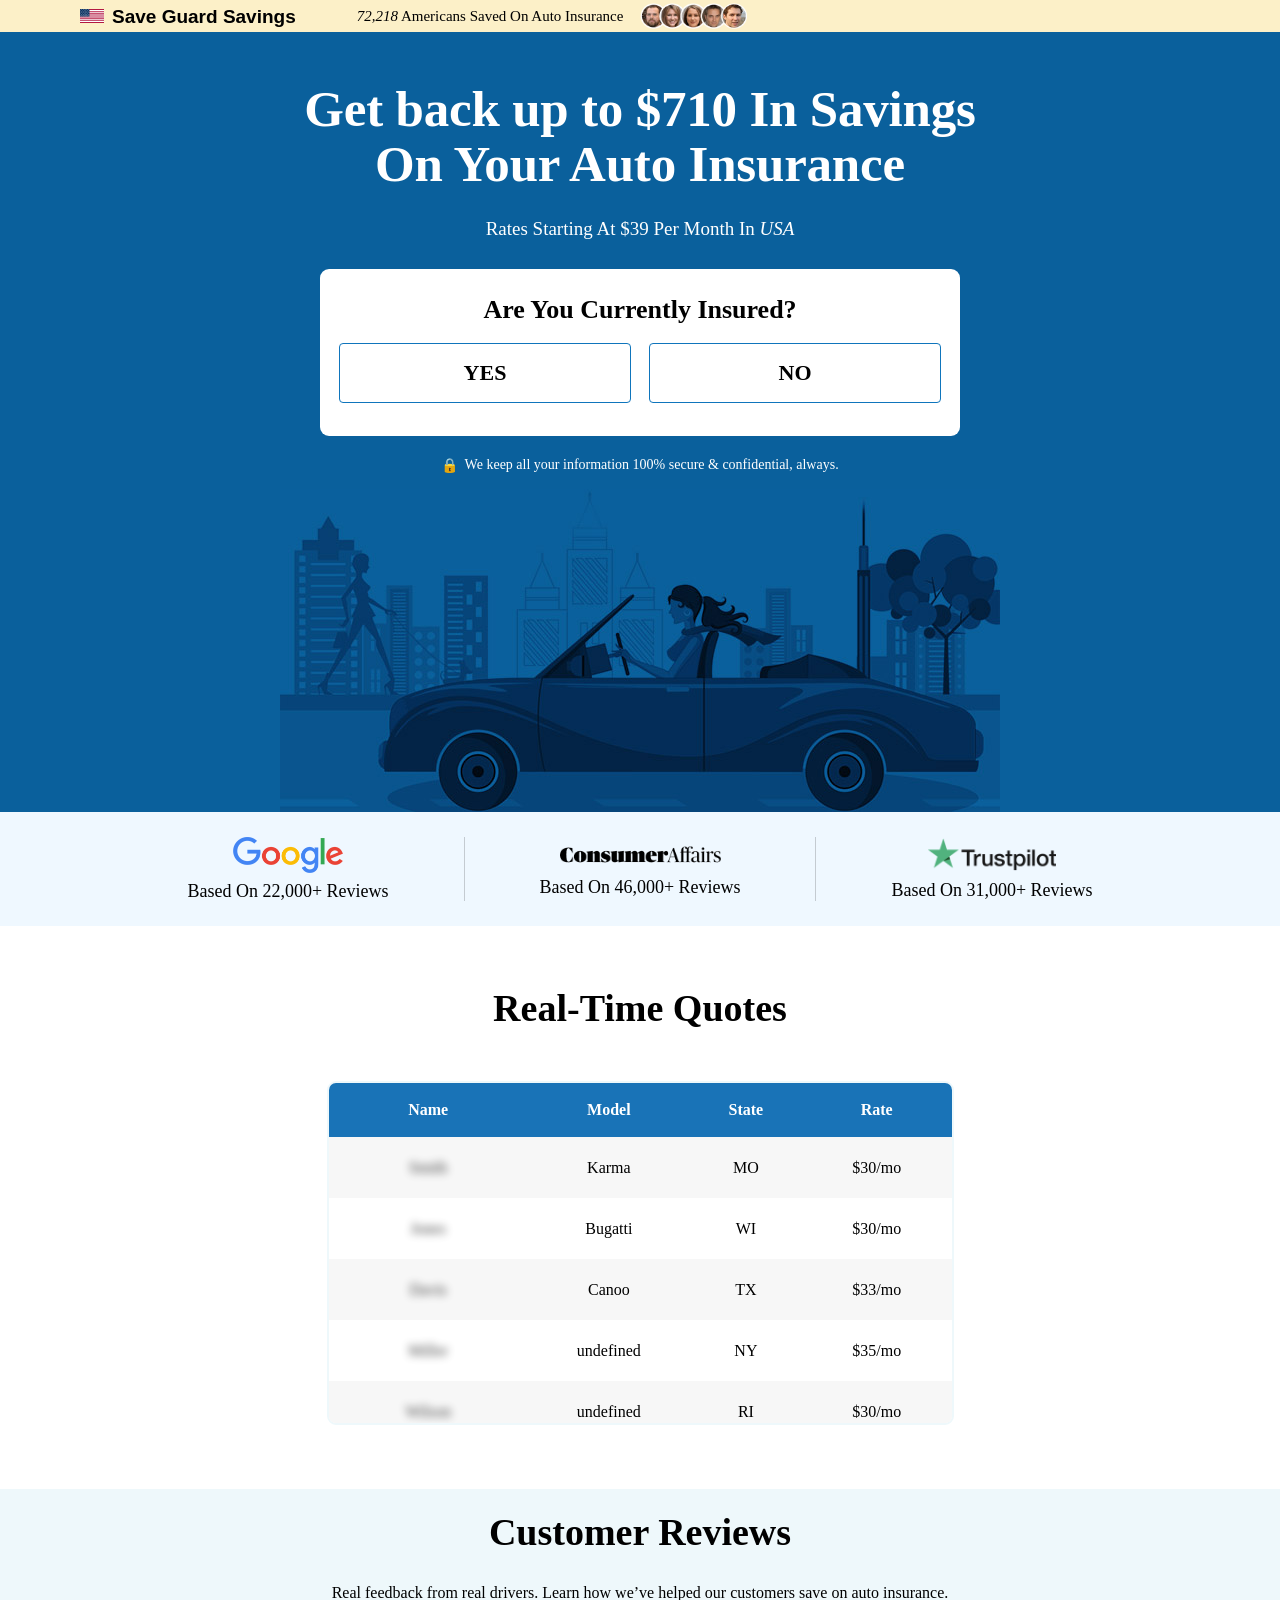
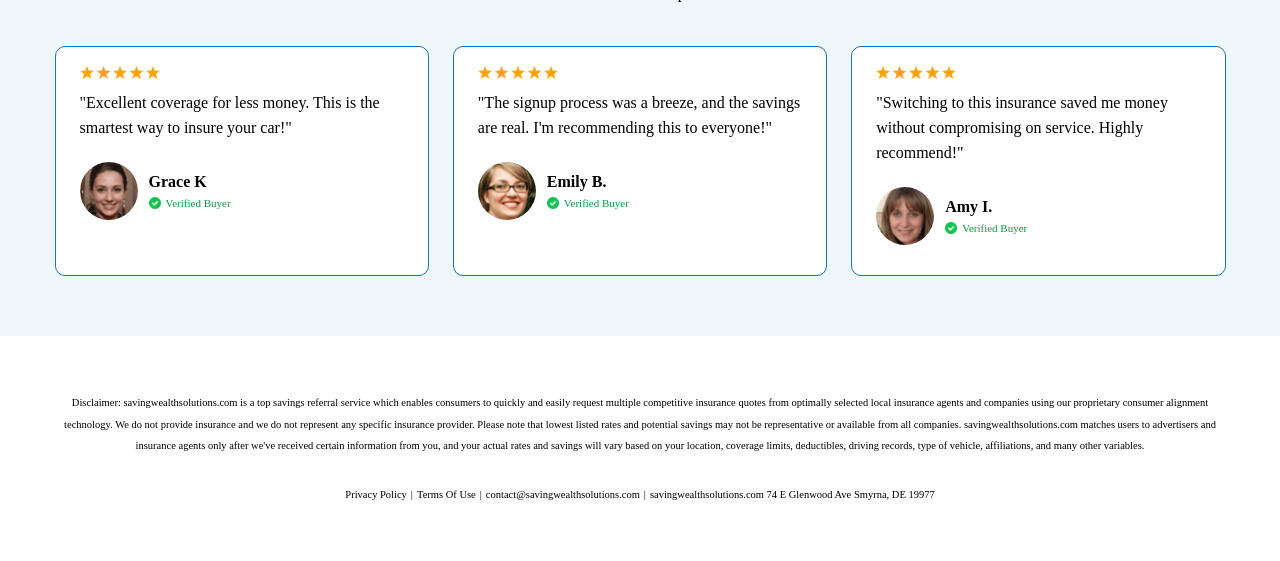
==== index.html @ b7bac9a3 "Clone auto quote landing page with configurable Meta lead tracking" ====
<!DOCTYPE html>
<html lang="en">

<head>
    <meta charset="UTF-8" />
    <meta name="viewport" content="width=device-width, initial-scale=1.0" />
    <title>Auto Insurance</title>
    <meta name="description" content="Auto insurance savings landing page." />
    <link rel="stylesheet" href="style.css">

 
</head>

<body>
    <header class="top-strip">
        <div class="top-strip-inner">
            <div class="brand-wrap">
                <img src="assets/us.svg" alt="US flag" class="tiny-flag" />
                <span class="brand-name">Save Guard Savings</span>
            </div>

            <div class="savings-wrap">
                <span class="savings-text"><em>72,218</em> Americans Saved On Auto Insurance</span>
                <img src="assets/review-faces.png"
                    alt="Customer faces" class="faces" />
            </div>
        </div>
    </header>

    <main>
        <section class="hero-section">
            <div class="hero-content">
                <h1>Get back up to $710 In Savings<br />On Your Auto Insurance</h1>
                <p class="subheading">Rates Starting At $39 Per Month In <em>USA</em></p>

                <div class="question-card">
                    <h2>Are You Currently Insured?</h2>

                    <div class="button-row">
                        <button type="button" class="choice-btn" data-lead-choice>
                            YES
                        </button>

                        <button type="button" class="choice-btn" data-lead-choice>
                            NO
                        </button>
                    </div>
                </div>

                <p class="secure-note">
                    <span class="lock-icon" aria-hidden="true">🔒</span>
                    We keep all your information 100% secure &amp; confidential, always.
                </p>
            </div>
        </section>

        <section class="review-strip">
            <div class="review-strip-inner">
                <div class="review-logo-card review-google">
                    <img src="assets/rate_icon1.png"
                        alt="Google" />
                    <p>Based On 22,000+ Reviews</p>
                </div>

                <div class="review-logo-card bordered review-consumer">
                    <img src="assets/rate_icon2.png"
                        alt="ConsumerAffairs" />
                    <p>Based On 46,000+ Reviews</p>
                </div>

                <div class="review-logo-card review-trustpilot">
                    <img src="assets/rate_icon3.png"
                        alt="Trustpilot" />
                    <p>Based On 31,000+ Reviews</p>
                </div>
            </div>
        </section>

        <section class="quotes-section">
            <div class="quotes-container">
                <h2 class="quotes-title">Real-Time Quotes</h2>

                <div class="quotes-table-wrap">
                    <table class="quotes-table">
                        <thead>
                            <tr>
                                <th>Name</th>
                                <th>Model</th>
                                <th>State</th>
                                <th>Rate</th>
                            </tr>
                        </thead>
                        <tbody>
                            <tr>
                                <td><span class="blur-name">Smith</span></td>
                                <td>Karma</td>
                                <td>MO</td>
                                <td>$30/mo</td>
                            </tr>
                            <tr>
                                <td><span class="blur-name">Jones</span></td>
                                <td>Bugatti</td>
                                <td>WI</td>
                                <td>$30/mo</td>
                            </tr>
                            <tr>
                                <td><span class="blur-name">Davis</span></td>
                                <td>Canoo</td>
                                <td>TX</td>
                                <td>$33/mo</td>
                            </tr>
                            <tr>
                                <td><span class="blur-name">Miller</span></td>
                                <td>undefined</td>
                                <td>NY</td>
                                <td>$35/mo</td>
                            </tr>
                            <tr>
                                <td><span class="blur-name">Wilson</span></td>
                                <td>undefined</td>
                                <td>RI</td>
                                <td>$30/mo</td>
                            </tr>
                            <tr>
                                <td><span class="blur-name">Anderson</span></td>
                                <td>undefined</td>
                                <td>MT</td>
                                <td>$32/mo</td>
                            </tr>
                            <tr>
                                <td><span class="blur-name">Thomas</span></td>
                                <td>Honda</td>
                                <td>CA</td>
                                <td>$28/mo</td>
                            </tr>
                            <tr>
                                <td><span class="blur-name">Jackson</span></td>
                                <td>Ford</td>
                                <td>TX</td>
                                <td>$31/mo</td>
                            </tr>
                        </tbody>
                    </table>
                </div>
            </div>
        </section>

        <section class="customer-reviews-section">
            <div class="customer-reviews-container">
                <h2 class="customer-reviews-title">Customer Reviews</h2>
                <p class="customer-reviews-subtitle">
                    Real feedback from real drivers. Learn how we’ve helped our customers save on auto insurance.
                </p>

                <div class="testimonial-grid">
                    <article class="testimonial-card">
                        <img class="review-stars"
                            src="assets/star.png"
                            alt="5 stars" />
                        <p class="review-copy">"Excellent coverage for less money. This is the smartest way to insure
                            your car!"</p>
                        <div class="reviewer-row">
                            <img class="reviewer-avatar"
                                src="assets/t-img1.jpg"
                                alt="Grace K" />
                            <div class="reviewer-info">
                                <h3>Grace K</h3>
                                <div class="verified-row">
                                    <img src="assets/t-chk.png"
                                        alt="" />
                                    <span>Verified Buyer</span>
                                </div>
                            </div>
                        </div>
                    </article>

                    <article class="testimonial-card">
                        <img class="review-stars"
                            src="assets/star.png"
                            alt="5 stars" />
                        <p class="review-copy">"The signup process was a breeze, and the savings are real. I'm
                            recommending this to everyone!"</p>
                        <div class="reviewer-row">
                            <img class="reviewer-avatar"
                                src="assets/t-img2.jpg"
                                alt="Emily B." />
                            <div class="reviewer-info">
                                <h3>Emily B.</h3>
                                <div class="verified-row">
                                    <img src="assets/t-chk.png"
                                        alt="" />
                                    <span>Verified Buyer</span>
                                </div>
                            </div>
                        </div>
                    </article>

                    <article class="testimonial-card">
                        <img class="review-stars"
                            src="assets/star.png"
                            alt="5 stars" />
                        <p class="review-copy">"Switching to this insurance saved me money without compromising on
                            service. Highly recommend!"</p>
                        <div class="reviewer-row">
                            <img class="reviewer-avatar"
                                src="assets/t-img3.jpg"
                                alt="Amy I." />
                            <div class="reviewer-info">
                                <h3>Amy I.</h3>
                                <div class="verified-row">
                                    <img src="assets/t-chk.png"
                                        alt="" />
                                    <span>Verified Buyer</span>
                                </div>
                            </div>
                        </div>
                    </article>
                </div>
            </div>
        </section>
    </main>

    <footer class="site-footer">
        <div class="footer-container">
            <p class="disclaimer">
                Disclaimer: savingwealthsolutions.com is a top savings referral service which enables consumers to
                quickly and easily request multiple competitive insurance quotes from optimally selected local insurance
                agents and companies using our proprietary consumer alignment technology. We do not provide insurance
                and we do not represent any specific insurance provider. Please note that lowest listed rates and
                potential savings may not be representative or available from all companies. savingwealthsolutions.com
                matches users to advertisers and insurance agents only after we've received certain information from
                you, and your actual rates and savings will vary based on your location, coverage limits, deductibles,
                driving records, type of vehicle, affiliations, and many other variables.
            </p>

            <div class="footer-links">
                <a href="#">Privacy Policy</a><span>|</span>
                <a href="#">Terms Of Use</a><span>|</span>
                <a href="mailto:contact@savingwealthsolutions.com">contact@savingwealthsolutions.com</a><span>|</span>
                <span>savingwealthsolutions.com 74 E Glenwood Ave Smyrna, DE 19977</span>
            </div>
        </div>
    </footer>

    <script src="config.js"></script>
    <script src="main.js"></script>
</body>

</html>
---- style.css ----
:root {
    --top-strip: #fcf0c8;
    --hero-blue: #0a609c;
    --logo-strip: #eff8ff;
    --review-bg: #eef8fb;
    --table-blue: #1973b7;
    --table-alt: #f7f7f7;
    --text: #000;
}

* {
    box-sizing: border-box;
}

html,
body {
    margin: 0;
    padding: 0;
}

body {
    color: var(--text);
    background: #fff;
    font-family: Georgia, "Times New Roman", serif;
    -webkit-font-smoothing: antialiased;
    text-rendering: optimizeLegibility;
}

img {
    display: block;
    max-width: 100%;
}

a {
    color: inherit;
    text-decoration: none;
}


.top-strip {
    height: 32px;
    background: var(--top-strip);
    overflow: hidden;
}

.top-strip-inner {
    width: 1120px;
    max-width: calc(100% - 26px);
    height: 32px;
    margin: 0 auto;
    display: flex;
    align-items: center;
    justify-content: flex-start;
    gap: 61px;
}

.brand-wrap,
.savings-wrap {
    display: flex;
    align-items: center;
}

.brand-wrap {
    gap: 8px;
}

.savings-wrap {
    gap: 11px;
}

.tiny-flag {
    width: 24px;
    height: 14px;
    object-fit: cover;
}

.brand-name {
    font-family: Arial, Helvetica, sans-serif;
    font-size: 19px;
    line-height: 1;
    font-weight: 700;
    white-space: nowrap;
}

.savings-text {
    font-size: 15px;
    line-height: 1;
    white-space: nowrap;
}

.savings-text em {
    font-style: italic;
}

.faces {
    width: 119px;
    height: 26px;
    object-fit: contain;
}

/* HERO */
.hero-section {
    position: relative;
    height: 780px;
    overflow: hidden;
    background-color: var(--hero-blue);
    background-image: url("assets/banner-img.jpg");
    background-repeat: no-repeat;
    background-position: center 457px;
    background-size: 720px auto;
}

.hero-content {
    position: relative;
    z-index: 2;
    width: 1056px;
    max-width: calc(100% - 26px);
    margin: 0 auto;
    padding-top: 50px;
    text-align: center;
}

.hero-content h1 {
    max-width: 800px;
    margin: 0 auto;
    color: #fff;
    font-size: 51px;
    line-height: 1.08;
    font-weight: 700;
    letter-spacing: -0.2px;
}

.subheading {
    margin: 25px 0 29px;
    color: #fff;
    font-size: 19px;
    line-height: 23px;
    font-weight: 400;
}

.question-card {
    width: 640px;
    height: 167px;
    max-width: calc(100% - 22px);
    margin: 0 auto;
    padding: 27px 19px 30px;
    background: #fff;
    border-radius: 9px;
}

.question-card h2 {
    margin: 0 0 19px;
    font-size: 26px;
    line-height: 28px;
    font-weight: 700;
}

.button-row {
    display: grid;
    grid-template-columns: repeat(2, minmax(0, 1fr));
    gap: 18px;
}

.choice-btn {
    width: 100%;
    height: 60px;

    display: flex;
    align-items: center;
    justify-content: center;

    background: #fff;
    border: 1px solid #0f75bc;
    border-radius: 4px;

    color: #000;

    font-family: Georgia, "Times New Roman", serif;
    font-size: 22px;
    line-height: 1;
    font-weight: 700;

    cursor: pointer;

    transition:
        background-color 0.2s ease,
        border-color 0.2s ease,
        color 0.2s ease;
}

.choice-btn:hover {
    background: #f4f9fd;
}

.choice-btn:focus-visible {
    background: #f4f9fd;
}

.choice-btn.is-selected {
    background: #35c63d;
    border-color: #35c63d;
    color: #fff;
}

.choice-btn.is-selected:hover {
    background: #35c63d;
    border-color: #35c63d;
    color: #fff;
}

.secure-note {
    margin: 20px 0 0;
    color: #fff;
    font-size: 14px;
    line-height: 17px;
    font-weight: 400;
}

.lock-icon {
    display: inline-block;
    margin-right: 3px;
    font-family: Arial, Helvetica, sans-serif;
    font-size: 14px;
    vertical-align: -1px;
}

/* REVIEW LOGO STRIP */
.review-strip {
    height: 114px;
    background: var(--logo-strip);
}

.review-strip-inner {
    width: 1056px;
    max-width: calc(100% - 20px);
    height: 114px;
    margin: 0 auto;
    display: grid;
    grid-template-columns: repeat(3, 1fr);
    align-items: center;
}

.review-logo-card {
    position: relative;
    height: 80px;
    display: flex;
    flex-direction: column;
    align-items: center;
    justify-content: center;
    text-align: center;
}

.review-logo-card.bordered::before,
.review-logo-card.bordered::after {
    content: "";
    position: absolute;
    top: 8px;
    width: 1px;
    height: 64px;
    background: rgba(0, 0, 0, 0.18);
}

.review-logo-card.bordered::before {
    left: 0;
}

.review-logo-card.bordered::after {
    right: 0;
}

.review-logo-card img {
    width: auto;
    object-fit: contain;
    margin: 0 auto 8px;
}

.review-google img {
    width: 110px;
    max-height: 36px;
}

.review-consumer img {
    width: 206px;
    max-height: 28px;
}

.review-trustpilot img {
    width: 135px;
    max-height: 34px;
}

.review-logo-card p {
    margin: 0;
    font-size: 18px;
    line-height: 21px;
    white-space: nowrap;
}

/* REAL-TIME QUOTES */
.quotes-section {
    background: #fff;
    padding: 61px 0 64px;
}

.quotes-container {
    width: 627px;
    max-width: calc(100% - 26px);
    margin: 0 auto;
}

.quotes-title {
    margin: 0 0 51px;
    text-align: center;
    font-size: 38px;
    line-height: 43px;
    font-weight: 700;
}

.quotes-table-wrap {
    width: 100%;
    max-height: 344px;
    overflow-y: auto;
    overflow-x: hidden;
    border: 2px solid var(--review-bg);
    border-radius: 9px;
    background: #fff;
    scrollbar-width: thin;
    scrollbar-color: #9aa8b3 #eef3f6;
}

.quotes-table-wrap::-webkit-scrollbar {
    width: 7px;
}

.quotes-table-wrap::-webkit-scrollbar-track {
    background: #eef3f6;
}

.quotes-table-wrap::-webkit-scrollbar-thumb {
    background: #9aa8b3;
    border-radius: 10px;
}

.quotes-table {
    width: 100%;
    table-layout: fixed;
    border-collapse: collapse;
}

.quotes-table thead {
    position: sticky;
    top: 0;
    z-index: 3;
    background: var(--table-blue);
    color: #fff;
}

.quotes-table th {
    height: 54px;
    padding: 0 8px;
    text-align: center;
    font-size: 16px;
    line-height: 1;
    font-weight: 700;
}

.quotes-table td {
    height: 61px;
    padding: 0 8px;
    text-align: center;
    font-size: 16px;
    line-height: 1;
}

.quotes-table tbody tr:nth-child(odd) {
    background: var(--table-alt);
}

.quotes-table tbody tr:nth-child(even) {
    background: #fff;
}

.quotes-table th:nth-child(1),
.quotes-table td:nth-child(1) {
    width: 32%;
}

.quotes-table th:nth-child(2),
.quotes-table td:nth-child(2) {
    width: 26%;
}

.quotes-table th:nth-child(3),
.quotes-table td:nth-child(3) {
    width: 18%;
}

.quotes-table th:nth-child(4),
.quotes-table td:nth-child(4) {
    width: 24%;
}

.blur-name {
    display: inline-block;
    min-width: 62px;
    opacity: 0.76;
    filter: blur(4px);
    user-select: none;
}

.customer-reviews-section {
    background: var(--review-bg);
    padding: 22px 0 60px;
}

.customer-reviews-container {
    width: 1171px;
    max-width: calc(100% - 38px);
    margin: 0 auto;
}

.customer-reviews-title {
    margin: 0;
    text-align: center;
    font-size: 38px;
    line-height: 43px;
    font-weight: 700;
}

.customer-reviews-subtitle {
    margin: 27px auto 42px;
    text-align: center;
    font-size: 16px;
    line-height: 23px;
}

.testimonial-grid {
    display: grid;
    grid-template-columns: repeat(3, minmax(0, 1fr));
    gap: 24px;
}

.testimonial-card {
    height: 230px;
    padding: 19px 24px 22px;
    background: #fff;
    border: 1px solid var(--table-blue);
    border-radius: 10px;
}

.review-stars {
    width: 80px;
    height: auto;
}

.review-copy {
    margin: 11px 0 22px;
    font-size: 16px;
    line-height: 25px;
}

.reviewer-row {
    display: flex;
    align-items: center;
    gap: 11px;
}

.reviewer-avatar {
    width: 58px;
    height: 58px;
    flex: 0 0 58px;
    border-radius: 50%;
    object-fit: cover;
}

.reviewer-info h3 {
    margin: 0 0 6px;
    font-size: 16px;
    line-height: 18px;
}

.verified-row {
    display: flex;
    align-items: center;
    gap: 5px;
    color: #049c42;
    font-size: 11px;
    line-height: 13px;
}

.verified-row img {
    width: 12px;
    height: 12px;
}

/* FOOTER */
.site-footer {
    background: #fff;
    padding: 56px 0 58px;
}

.footer-container {
    width: 1171px;
    max-width: calc(100% - 38px);
    margin: 0 auto;
    text-align: center;
}

.disclaimer {
    margin: 0;
    font-size: 10.5px;
    line-height: 21.5px;
}

.footer-links {
    margin-top: 30px;
    display: flex;
    align-items: center;
    justify-content: center;
    flex-wrap: wrap;
    gap: 4px;
    font-size: 10.5px;
    line-height: 16px;
}

.footer-links a:hover {
    text-decoration: underline;
}

@media (max-width: 1000px) {
    .top-strip {
        height: 40px;
    }

    .top-strip-inner {
        width: calc(100% - 22px);
        max-width: none;
        height: 40px;
        gap: 18px;
        justify-content: space-between;
    }

    .tiny-flag {
        width: 21px;
        height: 13px;
    }

    .brand-name {
        font-size: 18px;
    }

    .savings-text {
        font-size: 12px;
    }

    .faces {
        width: 82px;
        height: 24px;
    }

    .hero-section {
        height: 650px;
        background-position: center bottom;
        background-size: 600px auto;
    }

    .hero-content {
        padding-top: 42px;
    }

    .hero-content h1 {
        font-size: 40px;
        line-height: 44px;
    }

    .subheading {
        margin: 24px 0 26px;
        font-size: 17px;
        line-height: 22px;
    }

    .question-card {
        width: 600px;
        height: 160px;
        padding: 23px 19px 26px;
    }

    .question-card h2 {
        margin-bottom: 18px;
        font-size: 22px;
        line-height: 28px;
    }

    .choice-btn {
        height: 60px;
        font-size: 19px;
    }

    .secure-note {
        margin-top: 22px;
        font-size: 12px;
        line-height: 16px;
    }

    .review-strip {
        height: 112px;
    }

    .review-strip-inner {
        height: 112px;
        width: 900px;
    }

    .review-logo-card {
        height: 84px;
    }

    .review-logo-card.bordered::before,
    .review-logo-card.bordered::after {
        top: 8px;
        height: 68px;
    }

    .review-google img {
        width: 108px;
    }

    .review-consumer img {
        width: 190px;
    }

    .review-trustpilot img {
        width: 132px;
    }

    .review-logo-card p {
        font-size: 16px;
        line-height: 20px;
    }

    .quotes-section {
        padding: 58px 0 62px;
    }

    .quotes-container {
        width: 680px;
    }

    .quotes-title {
        margin-bottom: 48px;
        font-size: 40px;
        line-height: 44px;
    }

    .quotes-table th {
        font-size: 16px;
    }

    .quotes-table td {
        font-size: 15px;
    }

    .quotes-table-wrap {
        max-height: 355px;
    }

    .customer-reviews-section {
        padding: 42px 0 50px;
    }

    .customer-reviews-container {
        width: 680px;
        max-width: calc(100% - 28px);
    }

    .customer-reviews-title {
        font-size: 40px;
        line-height: 44px;
    }

    .customer-reviews-subtitle {
        margin: 24px auto 34px;
        font-size: 17px;
        line-height: 25px;
    }

    .testimonial-grid {
        grid-template-columns: 1fr;
        gap: 20px;
    }

    .testimonial-card {
        height: auto;
        min-height: 250px;
    }

    .site-footer {
        padding: 48px 0 54px;
    }

    .footer-container {
        max-width: calc(100% - 32px);
    }

    .disclaimer {
        font-size: 12px;
        line-height: 22px;
    }

    .footer-links {
        font-size: 12px;
    }
}

/* MOBILE */
@media (max-width: 600px) {
    .top-strip {
        height: auto;
        min-height: 48px;
    }

    .top-strip-inner {
        height: auto;
        min-height: 48px;
        padding: 6px 0;
        flex-direction: column;
        justify-content: center;
        gap: 4px;
    }

    .brand-wrap {
        gap: 6px;
    }

    .tiny-flag {
        width: 18px;
        height: 12px;
    }

    .brand-name {
        font-size: 14px;
    }

    .savings-wrap {
        gap: 6px;
    }

    .savings-text {
        font-size: 10px;
    }

    .faces {
        width: 68px;
        height: 21px;
    }

    .hero-section {
        height: 570px;
        background-size: 440px auto;
        background-position: center bottom;
    }

    .hero-content {
        width: calc(100% - 22px);
        max-width: none;
        padding-top: 31px;
    }

    .hero-content h1 {
        max-width: 360px;
        font-size: 31px;
        line-height: 35px;
    }

    .subheading {
        margin: 19px 0 20px;
        font-size: 14px;
        line-height: 19px;
    }

    .question-card {
        width: 100%;
        max-width: 390px;
        height: auto;
        padding: 20px 14px 18px;
        border-radius: 8px;
    }

    .question-card h2 {
        margin-bottom: 15px;
        font-size: 19px;
        line-height: 24px;
    }

    .button-row {
        gap: 10px;
    }

    .choice-btn {
        height: 50px;
        font-size: 17px;
    }

    .secure-note {
        margin-top: 17px;
        font-size: 10px;
        line-height: 14px;
    }

    .lock-icon {
        font-size: 11px;
    }

    .review-strip {
        height: auto;
        padding: 18px 0;
    }

    .review-strip-inner {
        width: calc(100% - 18px);
        max-width: none;
        height: auto;
        grid-template-columns: 1fr;
        gap: 16px;
    }

    .review-logo-card {
        height: auto;
        min-height: 58px;
    }

    .review-logo-card.bordered::before,
    .review-logo-card.bordered::after {
        display: none;
    }

    .review-google img {
        width: 102px;
    }

    .review-consumer img {
        width: 178px;
    }

    .review-trustpilot img {
        width: 122px;
    }

    .review-logo-card p {
        font-size: 14px;
        line-height: 18px;
    }

    .quotes-section {
        padding: 42px 0 48px;
    }

    .quotes-container {
        width: calc(100% - 20px);
        max-width: none;
    }

    .quotes-title {
        margin-bottom: 28px;
        font-size: 31px;
        line-height: 36px;
    }

    .quotes-table-wrap {
        max-height: 330px;
        border-radius: 8px;
    }

    .quotes-table th {
        height: 50px;
        font-size: 13px;
        padding: 0 5px;
    }

    .quotes-table td {
        height: 56px;
        font-size: 12px;
        padding: 0 5px;
    }

    .blur-name {
        min-width: 50px;
    }

    .customer-reviews-section {
        padding: 34px 0 40px;
    }

    .customer-reviews-container {
        width: calc(100% - 22px);
        max-width: none;
    }

    .customer-reviews-title {
        font-size: 31px;
        line-height: 36px;
    }

    .customer-reviews-subtitle {
        margin: 18px auto 28px;
        font-size: 14px;
        line-height: 21px;
    }

    .testimonial-card {
        min-height: 220px;
        padding: 18px;
    }

    .review-copy {
        font-size: 15px;
        line-height: 23px;
    }

    .reviewer-avatar {
        width: 54px;
        height: 54px;
        flex-basis: 54px;
    }

    .site-footer {
        padding: 36px 0 40px;
    }

    .footer-container {
        width: calc(100% - 24px);
        max-width: none;
    }

    .disclaimer {
        font-size: 10px;
        line-height: 18px;
    }

    .footer-links {
        margin-top: 24px;
        font-size: 10px;
        line-height: 16px;
    }
}
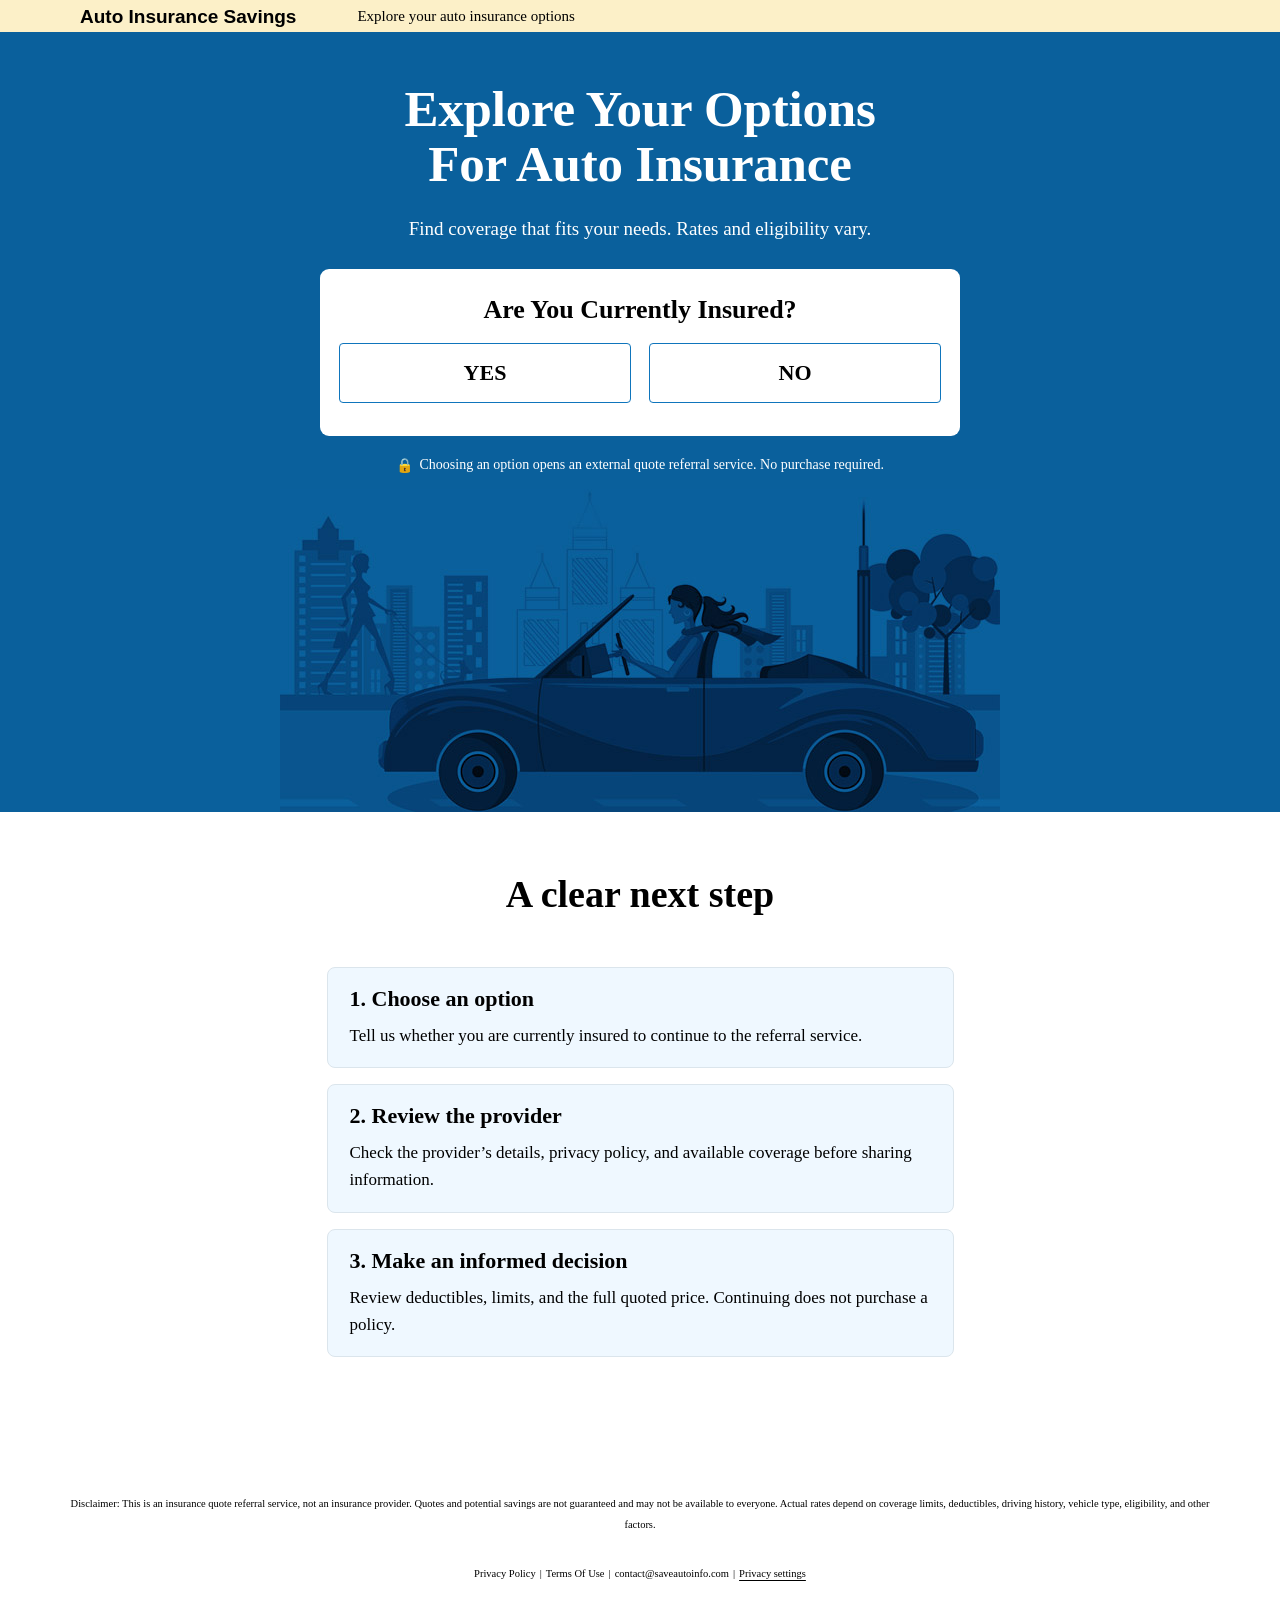
==== commit 16e36af0: "Add policies and privacy controls; disable Meta tracking for now" ====
--- a/index.html
+++ b/index.html
@@ -9,29 +9,24 @@
     <link rel="stylesheet" href="style.css">
 
  
-</head>
+<meta name="referrer" content="strict-origin-when-cross-origin"><link rel="stylesheet" href="privacy.css"></head>
 
 <body>
     <header class="top-strip">
         <div class="top-strip-inner">
             <div class="brand-wrap">
-                <img src="assets/us.svg" alt="US flag" class="tiny-flag" />
-                <span class="brand-name">Save Guard Savings</span>
+                <span class="brand-name">Auto Insurance Savings</span>
             </div>
 
-            <div class="savings-wrap">
-                <span class="savings-text"><em>72,218</em> Americans Saved On Auto Insurance</span>
-                <img src="assets/review-faces.png"
-                    alt="Customer faces" class="faces" />
-            </div>
+<div class="savings-wrap"><span class="savings-text">Explore your auto insurance options</span></div>
         </div>
     </header>
 
     <main>
         <section class="hero-section">
             <div class="hero-content">
-                <h1>Get back up to $710 In Savings<br />On Your Auto Insurance</h1>
-                <p class="subheading">Rates Starting At $39 Per Month In <em>USA</em></p>
+                <h1>Explore Your Options<br />For Auto Insurance</h1>
+                <p class="subheading">Find coverage that fits your needs. Rates and eligibility vary.</p>
 
                 <div class="question-card">
                     <h2>Are You Currently Insured?</h2>
@@ -49,200 +44,36 @@
 
                 <p class="secure-note">
                     <span class="lock-icon" aria-hidden="true">🔒</span>
-                    We keep all your information 100% secure &amp; confidential, always.
+                    Choosing an option opens an external quote referral service. No purchase required.
                 </p>
             </div>
         </section>
 
-        <section class="review-strip">
-            <div class="review-strip-inner">
-                <div class="review-logo-card review-google">
-                    <img src="assets/rate_icon1.png"
-                        alt="Google" />
-                    <p>Based On 22,000+ Reviews</p>
-                </div>
+<section class="quotes-section"><div class="quotes-container"><h2 class="quotes-title">A clear next step</h2><div class="info-steps"><article><h3>1. Choose an option</h3><p>Tell us whether you are currently insured to continue to the referral service.</p></article><article><h3>2. Review the provider</h3><p>Check the provider’s details, privacy policy, and available coverage before sharing information.</p></article><article><h3>3. Make an informed decision</h3><p>Review deductibles, limits, and the full quoted price. Continuing does not purchase a policy.</p></article></div></div></section>
 
-                <div class="review-logo-card bordered review-consumer">
-                    <img src="assets/rate_icon2.png"
-                        alt="ConsumerAffairs" />
-                    <p>Based On 46,000+ Reviews</p>
-                </div>
 
-                <div class="review-logo-card review-trustpilot">
-                    <img src="assets/rate_icon3.png"
-                        alt="Trustpilot" />
-                    <p>Based On 31,000+ Reviews</p>
-                </div>
-            </div>
-        </section>
-
-        <section class="quotes-section">
-            <div class="quotes-container">
-                <h2 class="quotes-title">Real-Time Quotes</h2>
-
-                <div class="quotes-table-wrap">
-                    <table class="quotes-table">
-                        <thead>
-                            <tr>
-                                <th>Name</th>
-                                <th>Model</th>
-                                <th>State</th>
-                                <th>Rate</th>
-                            </tr>
-                        </thead>
-                        <tbody>
-                            <tr>
-                                <td><span class="blur-name">Smith</span></td>
-                                <td>Karma</td>
-                                <td>MO</td>
-                                <td>$30/mo</td>
-                            </tr>
-                            <tr>
-                                <td><span class="blur-name">Jones</span></td>
-                                <td>Bugatti</td>
-                                <td>WI</td>
-                                <td>$30/mo</td>
-                            </tr>
-                            <tr>
-                                <td><span class="blur-name">Davis</span></td>
-                                <td>Canoo</td>
-                                <td>TX</td>
-                                <td>$33/mo</td>
-                            </tr>
-                            <tr>
-                                <td><span class="blur-name">Miller</span></td>
-                                <td>undefined</td>
-                                <td>NY</td>
-                                <td>$35/mo</td>
-                            </tr>
-                            <tr>
-                                <td><span class="blur-name">Wilson</span></td>
-                                <td>undefined</td>
-                                <td>RI</td>
-                                <td>$30/mo</td>
-                            </tr>
-                            <tr>
-                                <td><span class="blur-name">Anderson</span></td>
-                                <td>undefined</td>
-                                <td>MT</td>
-                                <td>$32/mo</td>
-                            </tr>
-                            <tr>
-                                <td><span class="blur-name">Thomas</span></td>
-                                <td>Honda</td>
-                                <td>CA</td>
-                                <td>$28/mo</td>
-                            </tr>
-                            <tr>
-                                <td><span class="blur-name">Jackson</span></td>
-                                <td>Ford</td>
-                                <td>TX</td>
-                                <td>$31/mo</td>
-                            </tr>
-                        </tbody>
-                    </table>
-                </div>
-            </div>
-        </section>
-
-        <section class="customer-reviews-section">
-            <div class="customer-reviews-container">
-                <h2 class="customer-reviews-title">Customer Reviews</h2>
-                <p class="customer-reviews-subtitle">
-                    Real feedback from real drivers. Learn how we’ve helped our customers save on auto insurance.
-                </p>
-
-                <div class="testimonial-grid">
-                    <article class="testimonial-card">
-                        <img class="review-stars"
-                            src="assets/star.png"
-                            alt="5 stars" />
-                        <p class="review-copy">"Excellent coverage for less money. This is the smartest way to insure
-                            your car!"</p>
-                        <div class="reviewer-row">
-                            <img class="reviewer-avatar"
-                                src="assets/t-img1.jpg"
-                                alt="Grace K" />
-                            <div class="reviewer-info">
-                                <h3>Grace K</h3>
-                                <div class="verified-row">
-                                    <img src="assets/t-chk.png"
-                                        alt="" />
-                                    <span>Verified Buyer</span>
-                                </div>
-                            </div>
-                        </div>
-                    </article>
-
-                    <article class="testimonial-card">
-                        <img class="review-stars"
-                            src="assets/star.png"
-                            alt="5 stars" />
-                        <p class="review-copy">"The signup process was a breeze, and the savings are real. I'm
-                            recommending this to everyone!"</p>
-                        <div class="reviewer-row">
-                            <img class="reviewer-avatar"
-                                src="assets/t-img2.jpg"
-                                alt="Emily B." />
-                            <div class="reviewer-info">
-                                <h3>Emily B.</h3>
-                                <div class="verified-row">
-                                    <img src="assets/t-chk.png"
-                                        alt="" />
-                                    <span>Verified Buyer</span>
-                                </div>
-                            </div>
-                        </div>
-                    </article>
-
-                    <article class="testimonial-card">
-                        <img class="review-stars"
-                            src="assets/star.png"
-                            alt="5 stars" />
-                        <p class="review-copy">"Switching to this insurance saved me money without compromising on
-                            service. Highly recommend!"</p>
-                        <div class="reviewer-row">
-                            <img class="reviewer-avatar"
-                                src="assets/t-img3.jpg"
-                                alt="Amy I." />
-                            <div class="reviewer-info">
-                                <h3>Amy I.</h3>
-                                <div class="verified-row">
-                                    <img src="assets/t-chk.png"
-                                        alt="" />
-                                    <span>Verified Buyer</span>
-                                </div>
-                            </div>
-                        </div>
-                    </article>
-                </div>
-            </div>
-        </section>
     </main>
 
     <footer class="site-footer">
         <div class="footer-container">
             <p class="disclaimer">
-                Disclaimer: savingwealthsolutions.com is a top savings referral service which enables consumers to
-                quickly and easily request multiple competitive insurance quotes from optimally selected local insurance
-                agents and companies using our proprietary consumer alignment technology. We do not provide insurance
-                and we do not represent any specific insurance provider. Please note that lowest listed rates and
-                potential savings may not be representative or available from all companies. savingwealthsolutions.com
-                matches users to advertisers and insurance agents only after we've received certain information from
-                you, and your actual rates and savings will vary based on your location, coverage limits, deductibles,
-                driving records, type of vehicle, affiliations, and many other variables.
+                Disclaimer: This is an insurance quote referral service, not an insurance provider.
+                Quotes and potential savings are not guaranteed and may not be available to everyone.
+                Actual rates depend on coverage limits, deductibles, driving history, vehicle type,
+                eligibility, and other factors.
             </p>
 
             <div class="footer-links">
-                <a href="#">Privacy Policy</a><span>|</span>
-                <a href="#">Terms Of Use</a><span>|</span>
-                <a href="mailto:contact@savingwealthsolutions.com">contact@savingwealthsolutions.com</a><span>|</span>
-                <span>savingwealthsolutions.com 74 E Glenwood Ave Smyrna, DE 19977</span>
+                <a href="privacy-policy.html">Privacy Policy</a><span>|</span>
+                <a href="terms.html">Terms Of Use</a><span>|</span><a href="mailto:contact@saveautoinfo.com">contact@saveautoinfo.com</a><span>|</span><button type="button" class="privacy-settings" data-privacy-settings>Privacy settings</button>
             </div>
         </div>
     </footer>
 
-    <script src="config.js"></script>
+    <section id="privacy-banner" class="privacy-banner" aria-labelledby="privacy-title" hidden>
+<div><h2 id="privacy-title">Your privacy choices</h2><p id="privacy-message">With your permission, we use Meta cookies to measure visits and quote-button clicks for advertising. You can decline and still use this site. Change your choice anytime in Privacy settings. <a href="privacy-policy.html">Read our Privacy Policy</a>.</p></div>
+<div class="privacy-actions"><button id="privacy-accept" type="button">Accept measurement</button><button id="privacy-reject" type="button">Decline measurement</button></div></section>
+<script src="config.js"></script>
     <script src="main.js"></script>
 </body>
 
--- a/style.css
+++ b/style.css
@@ -942,4 +942,7 @@
         font-size: 10px;
         line-height: 16px;
     }
-}+}
+/* The quote table contains only names and rates. */
+.quotes-table th:nth-child(n),
+.quotes-table td:nth-child(n) { width: 50%; }
--- a/privacy.css
+++ b/privacy.css
@@ -0,0 +1 @@
+.privacy-banner[hidden],.privacy-actions button[hidden]{display:none}.privacy-banner{position:fixed;z-index:100;bottom:18px;left:18px;right:18px;max-width:1050px;margin:auto;padding:22px 26px;border:1px solid #c8dce9;border-radius:12px;background:#fff;color:#153346;box-shadow:0 6px 40px #12334833;display:flex;gap:24px;align-items:center;font-family:Arial,Helvetica,sans-serif;line-height:1.5}.privacy-banner h2{font-family:inherit;margin:0 0 8px;font-size:18px}.privacy-banner p{margin:0;font-size:13px}.privacy-banner a{color:#0a609c;text-decoration:underline}.privacy-actions{display:flex;flex-direction:column;gap:10px;flex-shrink:0}.privacy-actions button{padding:12px 18px;border:1px solid #0a609c;border-radius:5px;color:#0a609c;background:#fff;font-size:13px;font-weight:600;cursor:pointer;min-width:190px}.privacy-actions button:hover{background:#e8f2f8}.privacy-settings{padding:0;border:0;background:none;font:inherit;color:inherit;text-decoration:underline;text-underline-offset:3px;cursor:pointer}.privacy-settings:focus-visible,.privacy-actions button:focus-visible{outline:3px solid #d99a28;outline-offset:4px}.legal-footer nav{flex-wrap:wrap}.info-steps article{padding:18px 22px;margin:16px 0;background:#eff8ff;border:1px solid #dbe5ec;border-radius:8px}.info-steps h3{margin:0 0 10px;font-size:22px}.info-steps p{margin:0;line-height:1.6;font-size:17px}@media(max-width:650px){.privacy-banner{left:10px;right:10px;bottom:10px;flex-direction:column;gap:16px;padding:18px;max-height:65vh;overflow-y:auto;align-items:stretch}.privacy-actions{flex-direction:row}.privacy-actions button{min-width:0;flex:1;padding:11px 8px;font-size:12px}}
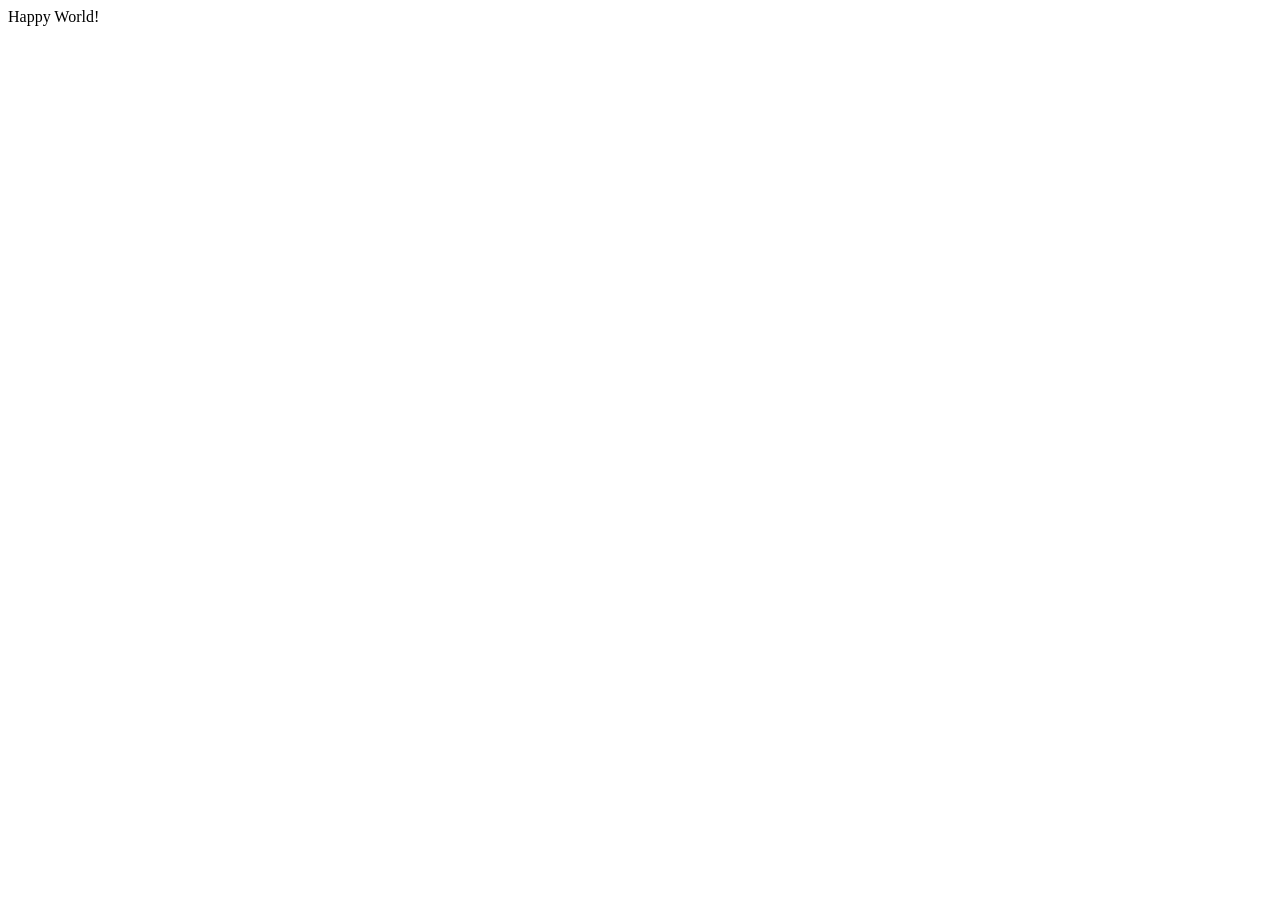
==== commit 58f7be74: "Move offer to getoffer and restore content with ClickFlare tracking" ====
--- a/index.html
+++ b/index.html
@@ -1,80 +1,9 @@
-<!DOCTYPE html>
+<!doctype html>
 <html lang="en">
-
 <head>
-    <meta charset="UTF-8" />
-    <meta name="viewport" content="width=device-width, initial-scale=1.0" />
-    <title>Auto Insurance</title>
-    <meta name="description" content="Auto insurance savings landing page." />
-    <link rel="stylesheet" href="style.css">
-
- 
-<meta name="referrer" content="strict-origin-when-cross-origin"><link rel="stylesheet" href="privacy.css"></head>
-
-<body>
-    <header class="top-strip">
-        <div class="top-strip-inner">
-            <div class="brand-wrap">
-                <span class="brand-name">Auto Insurance Savings</span>
-            </div>
-
-<div class="savings-wrap"><span class="savings-text">Explore your auto insurance options</span></div>
-        </div>
-    </header>
-
-    <main>
-        <section class="hero-section">
-            <div class="hero-content">
-                <h1>Explore Your Options<br />For Auto Insurance</h1>
-                <p class="subheading">Find coverage that fits your needs. Rates and eligibility vary.</p>
-
-                <div class="question-card">
-                    <h2>Are You Currently Insured?</h2>
-
-                    <div class="button-row">
-                        <button type="button" class="choice-btn" data-lead-choice>
-                            YES
-                        </button>
-
-                        <button type="button" class="choice-btn" data-lead-choice>
-                            NO
-                        </button>
-                    </div>
-                </div>
-
-                <p class="secure-note">
-                    <span class="lock-icon" aria-hidden="true">🔒</span>
-                    Choosing an option opens an external quote referral service. No purchase required.
-                </p>
-            </div>
-        </section>
-
-<section class="quotes-section"><div class="quotes-container"><h2 class="quotes-title">A clear next step</h2><div class="info-steps"><article><h3>1. Choose an option</h3><p>Tell us whether you are currently insured to continue to the referral service.</p></article><article><h3>2. Review the provider</h3><p>Check the provider’s details, privacy policy, and available coverage before sharing information.</p></article><article><h3>3. Make an informed decision</h3><p>Review deductibles, limits, and the full quoted price. Continuing does not purchase a policy.</p></article></div></div></section>
-
-
-    </main>
-
-    <footer class="site-footer">
-        <div class="footer-container">
-            <p class="disclaimer">
-                Disclaimer: This is an insurance quote referral service, not an insurance provider.
-                Quotes and potential savings are not guaranteed and may not be available to everyone.
-                Actual rates depend on coverage limits, deductibles, driving history, vehicle type,
-                eligibility, and other factors.
-            </p>
-
-            <div class="footer-links">
-                <a href="privacy-policy.html">Privacy Policy</a><span>|</span>
-                <a href="terms.html">Terms Of Use</a><span>|</span><a href="mailto:contact@saveautoinfo.com">contact@saveautoinfo.com</a><span>|</span><button type="button" class="privacy-settings" data-privacy-settings>Privacy settings</button>
-            </div>
-        </div>
-    </footer>
-
-    <section id="privacy-banner" class="privacy-banner" aria-labelledby="privacy-title" hidden>
-<div><h2 id="privacy-title">Your privacy choices</h2><p id="privacy-message">With your permission, we use Meta cookies to measure visits and quote-button clicks for advertising. You can decline and still use this site. Change your choice anytime in Privacy settings. <a href="privacy-policy.html">Read our Privacy Policy</a>.</p></div>
-<div class="privacy-actions"><button id="privacy-accept" type="button">Accept measurement</button><button id="privacy-reject" type="button">Decline measurement</button></div></section>
-<script src="config.js"></script>
-    <script src="main.js"></script>
-</body>
-
-</html>+    <meta charset="utf-8">
+    <meta name="viewport" content="width=device-width, initial-scale=1">
+    <title>Happy World!</title>
+</head>
+<body>Happy World!</body>
+</html>
